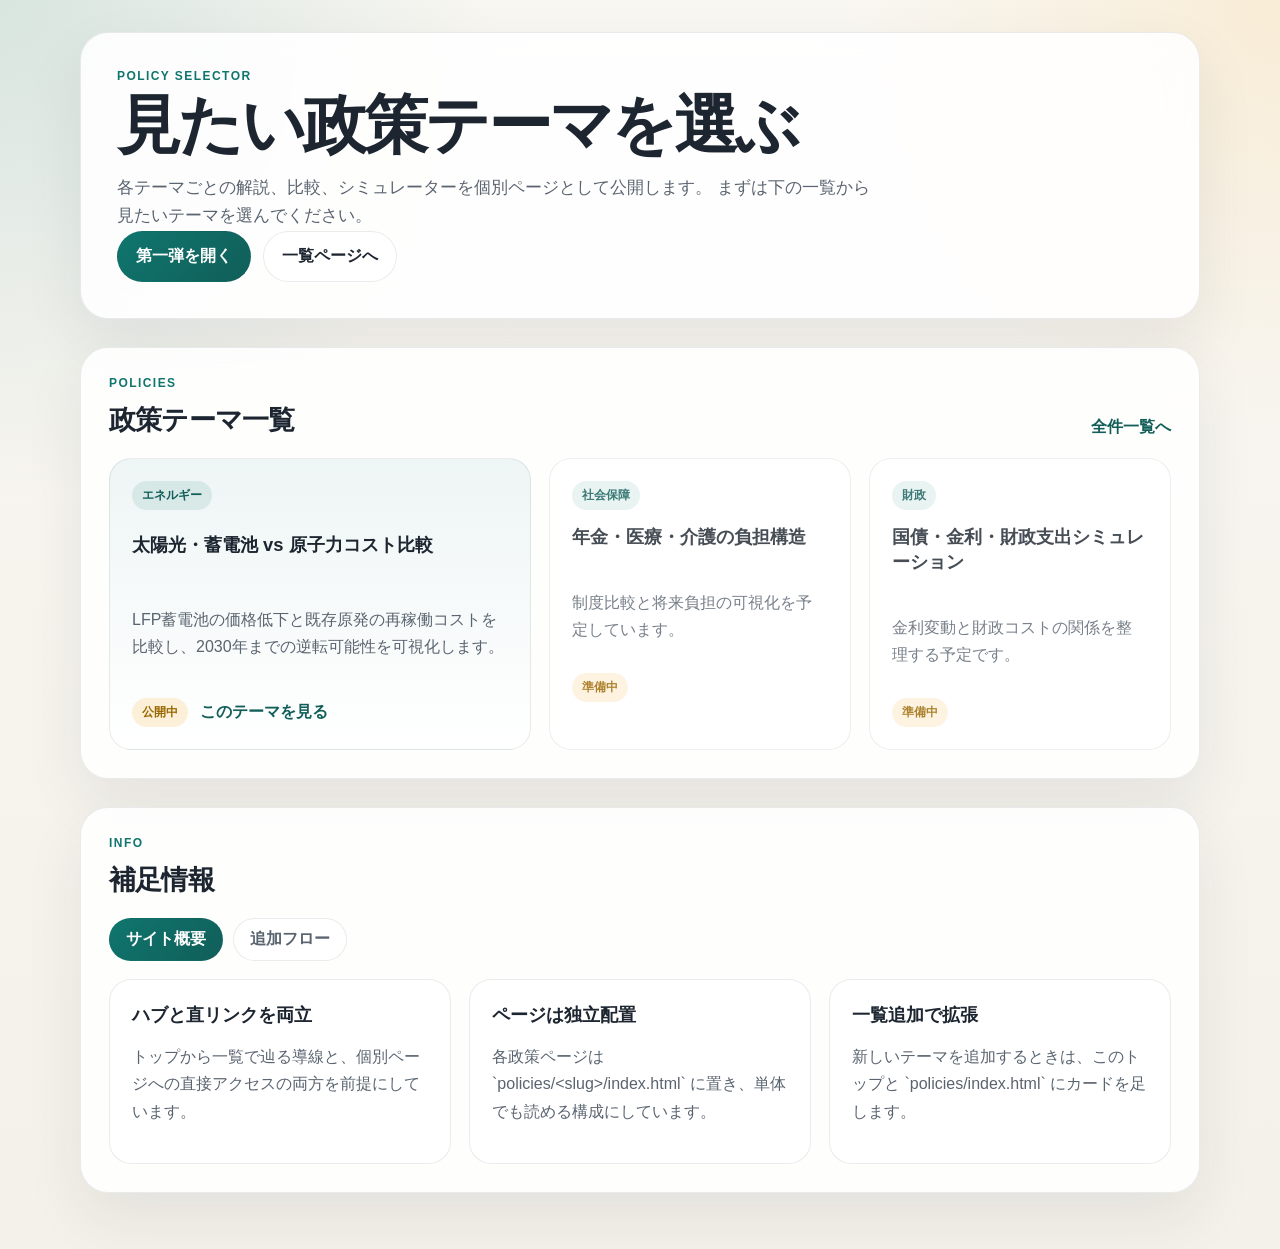
==== index.html @ 9da738f5 "Initial site setup" ====
<!DOCTYPE html>
<html lang="ja">
<head>
    <meta charset="UTF-8">
    <meta name="viewport" content="width=device-width, initial-scale=1.0">
    <title>政策解説シミュレータ</title>
    <meta name="description" content="政策テーマごとの解説、グラフ、シミュレーターを整理するハブページ。">
    <link rel="stylesheet" href="assets/css/site.css">
</head>
<body>
    <div class="site-shell">
        <header class="hero">
            <div class="hero__eyebrow">Policy Selector</div>
            <h1>見たい政策テーマを選ぶ</h1>
            <p class="hero__lead">
                各テーマごとの解説、比較、シミュレーターを個別ページとして公開します。
                まずは下の一覧から見たいテーマを選んでください。
            </p>
            <div class="hero__actions">
                <a class="button button--primary" href="./policies/solar-storage-vs-nuclear/index.html">第一弾を開く</a>
                <a class="button button--ghost" href="./policies/index.html">一覧ページへ</a>
            </div>
        </header>

        <main class="layout-grid">
            <section class="panel">
                <div class="section-heading">
                    <div>
                        <p class="section-heading__eyebrow">Policies</p>
                        <h2>政策テーマ一覧</h2>
                    </div>
                    <a class="text-link" href="./policies/index.html">全件一覧へ</a>
                </div>
                <div class="selector-grid" aria-live="polite">
                    <a class="policy-card policy-card--featured" href="./policies/solar-storage-vs-nuclear/index.html">
                        <span class="policy-card__badge">エネルギー</span>
                        <h3>太陽光・蓄電池 vs 原子力コスト比較</h3>
                        <p>LFP蓄電池の価格低下と既存原発の再稼働コストを比較し、2030年までの逆転可能性を可視化します。</p>
                        <div class="policy-card__meta">
                            <span class="policy-card__status">公開中</span>
                            <span class="text-link">このテーマを見る</span>
                        </div>
                    </a>
                    <article class="policy-card policy-card--placeholder" aria-disabled="true">
                        <span class="policy-card__badge">社会保障</span>
                        <h3>年金・医療・介護の負担構造</h3>
                        <p>制度比較と将来負担の可視化を予定しています。</p>
                        <div class="policy-card__meta">
                            <span class="policy-card__status">準備中</span>
                        </div>
                    </article>
                    <article class="policy-card policy-card--placeholder" aria-disabled="true">
                        <span class="policy-card__badge">財政</span>
                        <h3>国債・金利・財政支出シミュレーション</h3>
                        <p>金利変動と財政コストの関係を整理する予定です。</p>
                        <div class="policy-card__meta">
                            <span class="policy-card__status">準備中</span>
                        </div>
                    </article>
                </div>
            </section>

            <section class="panel">
                <div class="section-heading">
                    <div>
                        <p class="section-heading__eyebrow">Info</p>
                        <h2>補足情報</h2>
                    </div>
                </div>
                <div class="tabs" data-tabs>
                    <div class="tab-list" role="tablist" aria-label="補足情報">
                        <button class="tab-button is-active" type="button" role="tab" aria-selected="true" data-tab-target="site-overview">サイト概要</button>
                        <button class="tab-button" type="button" role="tab" aria-selected="false" data-tab-target="authoring-flow">追加フロー</button>
                    </div>
                    <div class="tab-panels">
                        <section class="tab-panel is-active" id="site-overview" role="tabpanel">
                            <div class="feature-grid">
                                <article class="feature-card">
                                    <h3>ハブと直リンクを両立</h3>
                                    <p>トップから一覧で辿る導線と、個別ページへの直接アクセスの両方を前提にしています。</p>
                                </article>
                                <article class="feature-card">
                                    <h3>ページは独立配置</h3>
                                    <p>各政策ページは `policies/&lt;slug&gt;/index.html` に置き、単体でも読める構成にしています。</p>
                                </article>
                                <article class="feature-card">
                                    <h3>一覧追加で拡張</h3>
                                    <p>新しいテーマを追加するときは、このトップと `policies/index.html` にカードを足します。</p>
                                </article>
                            </div>
                        </section>
                        <section class="tab-panel" id="authoring-flow" role="tabpanel" hidden>
                            <div class="feature-grid">
                                <article class="feature-card">
                                    <h3>テンプレートから作る</h3>
                                    <p>共通トーンで量産する場合は <a class="text-link" href="./templates/policy-page-template.html">通常テンプレート</a> を使います。</p>
                                </article>
                                <article class="feature-card">
                                    <h3>外部HTMLを取り込む</h3>
                                    <p>外部生成コードを維持したい場合は <a class="text-link" href="./templates/external-static-template.html">外部静的HTML用テンプレート</a> を使うか、導線だけ追加して配置します。</p>
                                </article>
                                <article class="feature-card">
                                    <h3>運用ガイド</h3>
                                    <p>追加時の細かい手順は <a class="text-link" href="./docs/page-authoring.md">運用ガイド</a> にまとめています。</p>
                                </article>
                            </div>
                        </section>
                    </div>
                </div>
            </section>
        </main>
    </div>

    <script>
        document.querySelectorAll('[data-tabs]').forEach((tabs) => {
            const buttons = tabs.querySelectorAll('.tab-button');
            const panels = tabs.querySelectorAll('.tab-panel');

            buttons.forEach((button) => {
                button.addEventListener('click', () => {
                    const targetId = button.dataset.tabTarget;

                    buttons.forEach((item) => {
                        item.classList.remove('is-active');
                        item.setAttribute('aria-selected', 'false');
                    });

                    panels.forEach((panel) => {
                        const isTarget = panel.id === targetId;
                        panel.classList.toggle('is-active', isTarget);
                        panel.hidden = !isTarget;
                    });

                    button.classList.add('is-active');
                    button.setAttribute('aria-selected', 'true');
                });
            });
        });
    </script>
</body>
</html>
---- assets/css/site.css ----
:root {
    --bg: #f4f1ea;
    --surface: rgba(255, 255, 255, 0.88);
    --surface-strong: #ffffff;
    --text: #1d2630;
    --muted: #5a6470;
    --line: rgba(29, 38, 48, 0.09);
    --accent: #0f766e;
    --accent-strong: #115e59;
    --highlight: #f59e0b;
    --shadow: 0 24px 60px rgba(29, 38, 48, 0.08);
}

* {
    box-sizing: border-box;
}

html {
    scroll-behavior: smooth;
}

body {
    margin: 0;
    min-height: 100vh;
    font-family: "Hiragino Sans", "Noto Sans JP", sans-serif;
    color: var(--text);
    background:
        radial-gradient(circle at top left, rgba(15, 118, 110, 0.14), transparent 28%),
        radial-gradient(circle at top right, rgba(245, 158, 11, 0.12), transparent 24%),
        linear-gradient(180deg, #f9f7f2 0%, var(--bg) 100%);
}

a {
    color: inherit;
}

.site-shell {
    width: min(1120px, calc(100% - 32px));
    margin: 0 auto;
    padding: 32px 0 56px;
}

.hero,
.page-header,
.panel {
    border: 1px solid var(--line);
    border-radius: 28px;
    background: var(--surface);
    backdrop-filter: blur(14px);
    box-shadow: var(--shadow);
}

.hero {
    padding: 36px;
    margin-bottom: 28px;
}

.hero__eyebrow,
.section-heading__eyebrow {
    margin: 0 0 12px;
    color: var(--accent);
    letter-spacing: 0.12em;
    text-transform: uppercase;
    font-size: 0.75rem;
    font-weight: 800;
}

.hero h1,
.page-header h1 {
    margin: 0;
    font-size: clamp(2.4rem, 5vw, 4.6rem);
    line-height: 0.95;
    letter-spacing: -0.05em;
}

.hero__lead,
.page-header p,
.feature-card p,
.policy-card p {
    color: var(--muted);
    line-height: 1.7;
}

.hero__lead {
    max-width: 760px;
    margin: 18px 0 0;
    font-size: 1.05rem;
}

.hero__actions,
.policy-card__meta {
    display: flex;
    flex-wrap: wrap;
    gap: 12px;
}

.button,
.text-link,
.crumb {
    display: inline-flex;
    align-items: center;
    justify-content: center;
    gap: 8px;
    text-decoration: none;
    transition: transform 0.2s ease, background-color 0.2s ease, border-color 0.2s ease;
}

.button {
    padding: 14px 18px;
    border-radius: 999px;
    border: 1px solid var(--line);
    font-weight: 700;
}

.button:hover,
.text-link:hover,
.crumb:hover,
.policy-card:hover {
    transform: translateY(-1px);
}

.button--primary {
    color: #fff;
    background: linear-gradient(135deg, var(--accent), var(--accent-strong));
    border-color: transparent;
}

.button--ghost {
    background: rgba(255, 255, 255, 0.7);
}

.layout-grid {
    display: grid;
    gap: 28px;
}

.panel {
    padding: 28px;
}

.section-heading {
    display: flex;
    justify-content: space-between;
    gap: 16px;
    align-items: end;
    margin-bottom: 20px;
}

.section-heading h2 {
    margin: 0;
    font-size: 1.7rem;
    letter-spacing: -0.03em;
}

.feature-grid,
.card-grid {
    display: grid;
    gap: 18px;
}

.selector-grid {
    display: grid;
    gap: 18px;
    grid-template-columns: minmax(0, 1.4fr) repeat(2, minmax(0, 1fr));
}

.feature-grid {
    grid-template-columns: repeat(auto-fit, minmax(220px, 1fr));
}

.card-grid {
    grid-template-columns: repeat(auto-fit, minmax(260px, 1fr));
}

.feature-card,
.policy-card {
    padding: 22px;
    border: 1px solid var(--line);
    border-radius: 22px;
    background: var(--surface-strong);
}

.feature-card h3,
.policy-card h3 {
    margin: 0 0 10px;
    font-size: 1.15rem;
}

.policy-card {
    display: flex;
    flex-direction: column;
    gap: 14px;
    text-decoration: none;
}

.policy-card--featured {
    min-height: 100%;
    justify-content: space-between;
    background:
        linear-gradient(180deg, rgba(15, 118, 110, 0.07), rgba(255, 255, 255, 0.98)),
        var(--surface-strong);
}

.policy-card--placeholder {
    opacity: 0.82;
}

.policy-card__badge,
.policy-card__status {
    display: inline-flex;
    width: fit-content;
    padding: 6px 10px;
    border-radius: 999px;
    font-size: 0.78rem;
    font-weight: 800;
}

.policy-card__badge {
    background: rgba(15, 118, 110, 0.11);
    color: var(--accent-strong);
}

.policy-card__status {
    background: rgba(245, 158, 11, 0.15);
    color: #9a6700;
}

.text-link,
.crumb {
    color: var(--accent-strong);
    font-weight: 700;
}

.page-header {
    padding: 28px;
    margin-bottom: 24px;
}

.crumb {
    margin-bottom: 14px;
}

.tabs {
    display: grid;
    gap: 18px;
}

.tab-list {
    display: flex;
    flex-wrap: wrap;
    gap: 10px;
}

.tab-button {
    border: 1px solid var(--line);
    background: rgba(255, 255, 255, 0.7);
    color: var(--muted);
    border-radius: 999px;
    padding: 10px 16px;
    font: inherit;
    font-weight: 700;
    cursor: pointer;
    transition: background-color 0.2s ease, color 0.2s ease, transform 0.2s ease;
}

.tab-button:hover {
    transform: translateY(-1px);
}

.tab-button.is-active {
    background: linear-gradient(135deg, var(--accent), var(--accent-strong));
    color: #ffffff;
    border-color: transparent;
}

.tab-panel {
    animation: fade-in 0.24s ease;
}

@keyframes fade-in {
    from {
        opacity: 0;
        transform: translateY(4px);
    }
    to {
        opacity: 1;
        transform: translateY(0);
    }
}

@media (max-width: 720px) {
    .site-shell {
        width: min(100% - 20px, 1120px);
        padding-top: 20px;
    }

    .hero,
    .panel,
    .page-header {
        padding: 22px;
        border-radius: 24px;
    }

    .section-heading {
        align-items: start;
        flex-direction: column;
    }

    .selector-grid {
        grid-template-columns: 1fr;
    }
}
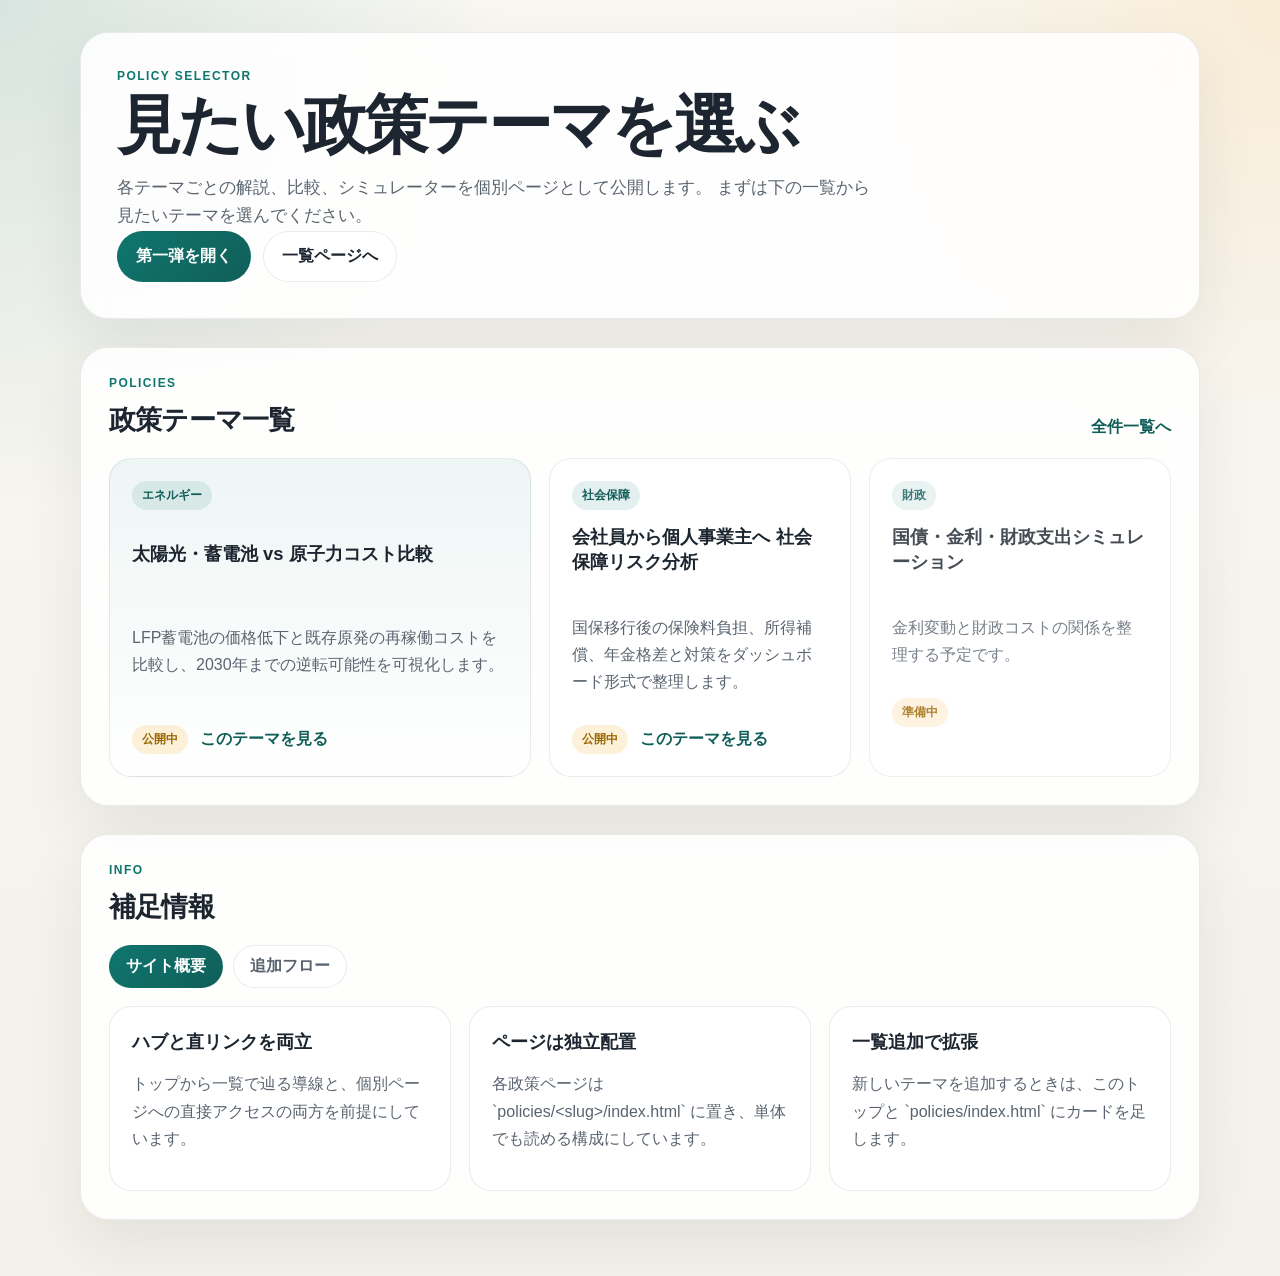
==== commit 81b15245: "Add social security transition simulator" ====
--- a/index.html
+++ b/index.html
@@ -41,14 +41,15 @@
                             <span class="text-link">このテーマを見る</span>
                         </div>
                     </a>
-                    <article class="policy-card policy-card--placeholder" aria-disabled="true">
+                    <a class="policy-card" href="./policies/employee-to-freelance-social-security/index.html">
                         <span class="policy-card__badge">社会保障</span>
-                        <h3>年金・医療・介護の負担構造</h3>
-                        <p>制度比較と将来負担の可視化を予定しています。</p>
+                        <h3>会社員から個人事業主へ 社会保障リスク分析</h3>
+                        <p>国保移行後の保険料負担、所得補償、年金格差と対策をダッシュボード形式で整理します。</p>
                         <div class="policy-card__meta">
-                            <span class="policy-card__status">準備中</span>
+                            <span class="policy-card__status">公開中</span>
+                            <span class="text-link">このテーマを見る</span>
                         </div>
-                    </article>
+                    </a>
                     <article class="policy-card policy-card--placeholder" aria-disabled="true">
                         <span class="policy-card__badge">財政</span>
                         <h3>国債・金利・財政支出シミュレーション</h3>
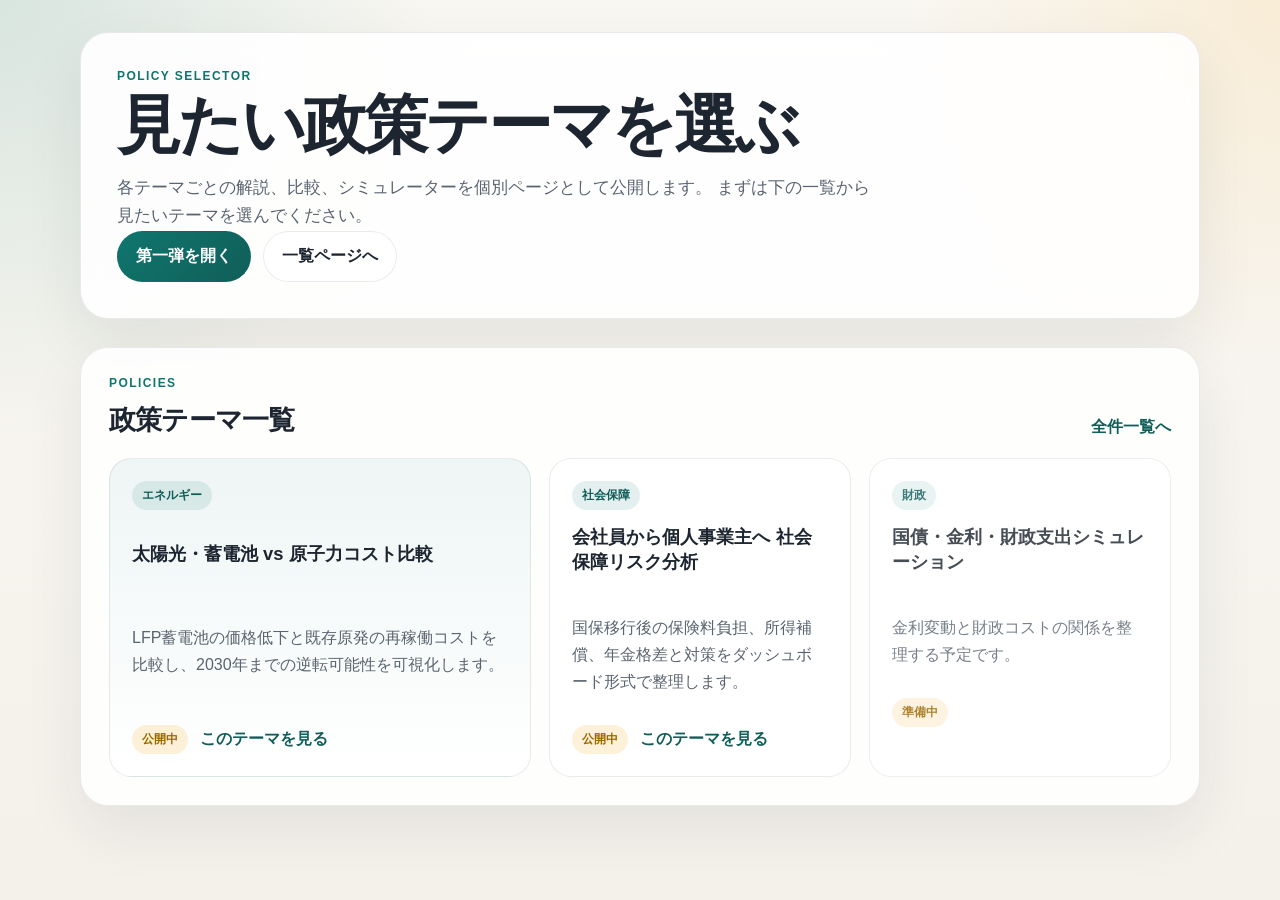
==== commit 10601906: "Remove project-only info from home page" ====
--- a/index.html
+++ b/index.html
@@ -61,82 +61,7 @@
                 </div>
             </section>
 
-            <section class="panel">
-                <div class="section-heading">
-                    <div>
-                        <p class="section-heading__eyebrow">Info</p>
-                        <h2>補足情報</h2>
-                    </div>
-                </div>
-                <div class="tabs" data-tabs>
-                    <div class="tab-list" role="tablist" aria-label="補足情報">
-                        <button class="tab-button is-active" type="button" role="tab" aria-selected="true" data-tab-target="site-overview">サイト概要</button>
-                        <button class="tab-button" type="button" role="tab" aria-selected="false" data-tab-target="authoring-flow">追加フロー</button>
-                    </div>
-                    <div class="tab-panels">
-                        <section class="tab-panel is-active" id="site-overview" role="tabpanel">
-                            <div class="feature-grid">
-                                <article class="feature-card">
-                                    <h3>ハブと直リンクを両立</h3>
-                                    <p>トップから一覧で辿る導線と、個別ページへの直接アクセスの両方を前提にしています。</p>
-                                </article>
-                                <article class="feature-card">
-                                    <h3>ページは独立配置</h3>
-                                    <p>各政策ページは `policies/&lt;slug&gt;/index.html` に置き、単体でも読める構成にしています。</p>
-                                </article>
-                                <article class="feature-card">
-                                    <h3>一覧追加で拡張</h3>
-                                    <p>新しいテーマを追加するときは、このトップと `policies/index.html` にカードを足します。</p>
-                                </article>
-                            </div>
-                        </section>
-                        <section class="tab-panel" id="authoring-flow" role="tabpanel" hidden>
-                            <div class="feature-grid">
-                                <article class="feature-card">
-                                    <h3>テンプレートから作る</h3>
-                                    <p>共通トーンで量産する場合は <a class="text-link" href="./templates/policy-page-template.html">通常テンプレート</a> を使います。</p>
-                                </article>
-                                <article class="feature-card">
-                                    <h3>外部HTMLを取り込む</h3>
-                                    <p>外部生成コードを維持したい場合は <a class="text-link" href="./templates/external-static-template.html">外部静的HTML用テンプレート</a> を使うか、導線だけ追加して配置します。</p>
-                                </article>
-                                <article class="feature-card">
-                                    <h3>運用ガイド</h3>
-                                    <p>追加時の細かい手順は <a class="text-link" href="./docs/page-authoring.md">運用ガイド</a> にまとめています。</p>
-                                </article>
-                            </div>
-                        </section>
-                    </div>
-                </div>
-            </section>
         </main>
     </div>
-
-    <script>
-        document.querySelectorAll('[data-tabs]').forEach((tabs) => {
-            const buttons = tabs.querySelectorAll('.tab-button');
-            const panels = tabs.querySelectorAll('.tab-panel');
-
-            buttons.forEach((button) => {
-                button.addEventListener('click', () => {
-                    const targetId = button.dataset.tabTarget;
-
-                    buttons.forEach((item) => {
-                        item.classList.remove('is-active');
-                        item.setAttribute('aria-selected', 'false');
-                    });
-
-                    panels.forEach((panel) => {
-                        const isTarget = panel.id === targetId;
-                        panel.classList.toggle('is-active', isTarget);
-                        panel.hidden = !isTarget;
-                    });
-
-                    button.classList.add('is-active');
-                    button.setAttribute('aria-selected', 'true');
-                });
-            });
-        });
-    </script>
 </body>
 </html>
--- a/assets/css/site.css
+++ b/assets/css/site.css
@@ -240,54 +240,6 @@
     margin-bottom: 14px;
 }
 
-.tabs {
-    display: grid;
-    gap: 18px;
-}
-
-.tab-list {
-    display: flex;
-    flex-wrap: wrap;
-    gap: 10px;
-}
-
-.tab-button {
-    border: 1px solid var(--line);
-    background: rgba(255, 255, 255, 0.7);
-    color: var(--muted);
-    border-radius: 999px;
-    padding: 10px 16px;
-    font: inherit;
-    font-weight: 700;
-    cursor: pointer;
-    transition: background-color 0.2s ease, color 0.2s ease, transform 0.2s ease;
-}
-
-.tab-button:hover {
-    transform: translateY(-1px);
-}
-
-.tab-button.is-active {
-    background: linear-gradient(135deg, var(--accent), var(--accent-strong));
-    color: #ffffff;
-    border-color: transparent;
-}
-
-.tab-panel {
-    animation: fade-in 0.24s ease;
-}
-
-@keyframes fade-in {
-    from {
-        opacity: 0;
-        transform: translateY(4px);
-    }
-    to {
-        opacity: 1;
-        transform: translateY(0);
-    }
-}
-
 @media (max-width: 720px) {
     .site-shell {
         width: min(100% - 20px, 1120px);
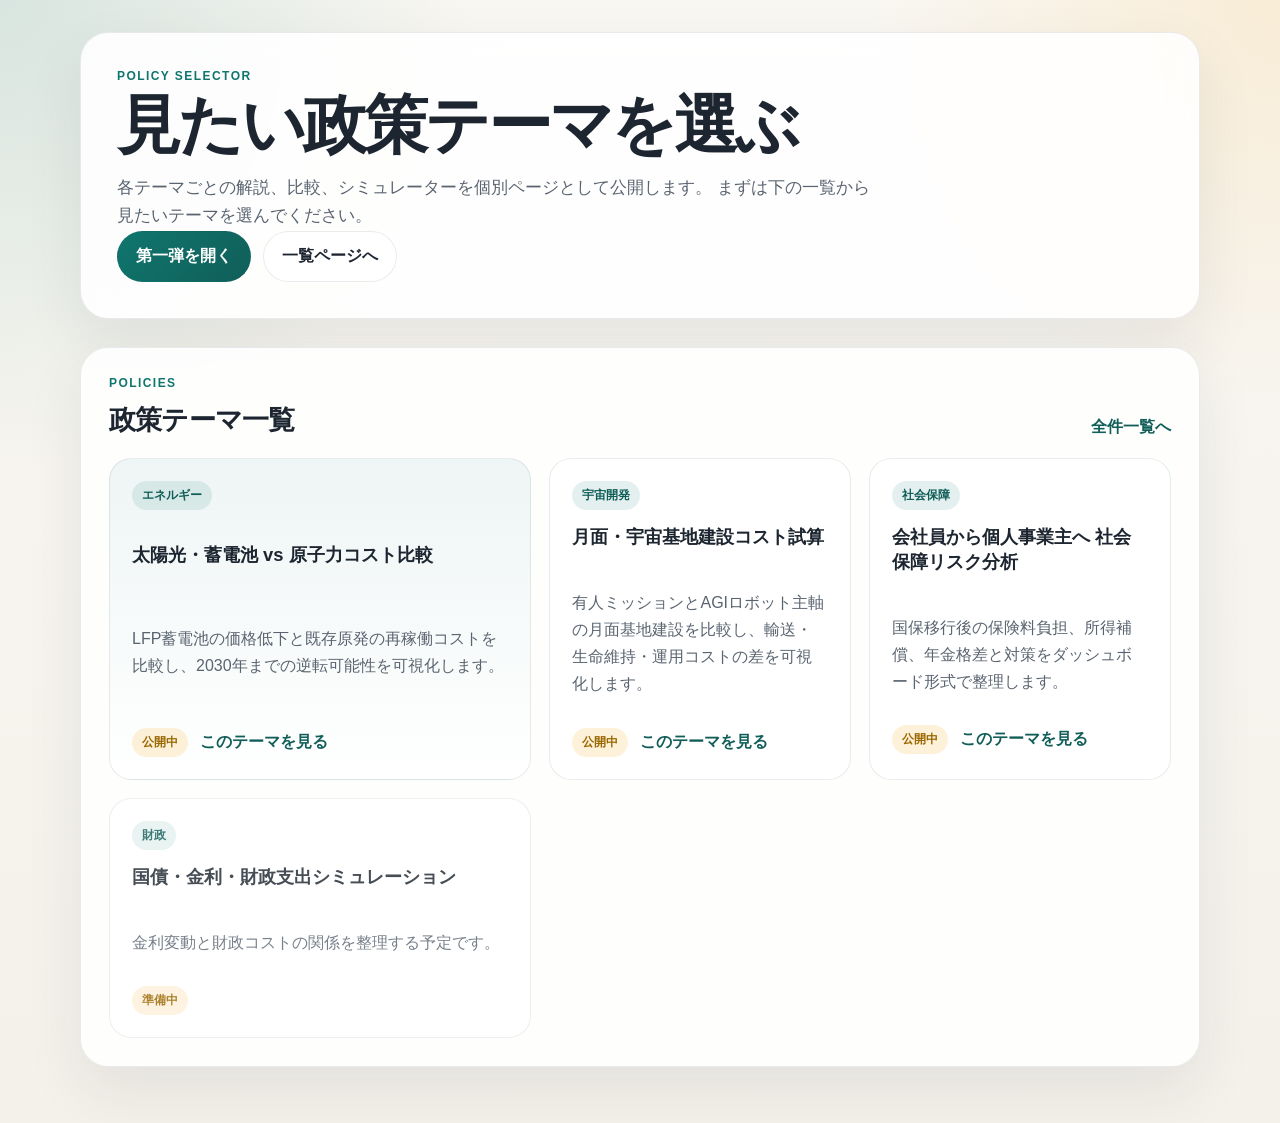
==== commit 42f44809: "Add lunar base cost comparison page" ====
--- a/index.html
+++ b/index.html
@@ -41,6 +41,15 @@
                             <span class="text-link">このテーマを見る</span>
                         </div>
                     </a>
+                    <a class="policy-card" href="./policies/lunar-base-human-vs-agi-robots/index.html">
+                        <span class="policy-card__badge">宇宙開発</span>
+                        <h3>月面・宇宙基地建設コスト試算</h3>
+                        <p>有人ミッションとAGIロボット主軸の月面基地建設を比較し、輸送・生命維持・運用コストの差を可視化します。</p>
+                        <div class="policy-card__meta">
+                            <span class="policy-card__status">公開中</span>
+                            <span class="text-link">このテーマを見る</span>
+                        </div>
+                    </a>
                     <a class="policy-card" href="./policies/employee-to-freelance-social-security/index.html">
                         <span class="policy-card__badge">社会保障</span>
                         <h3>会社員から個人事業主へ 社会保障リスク分析</h3>
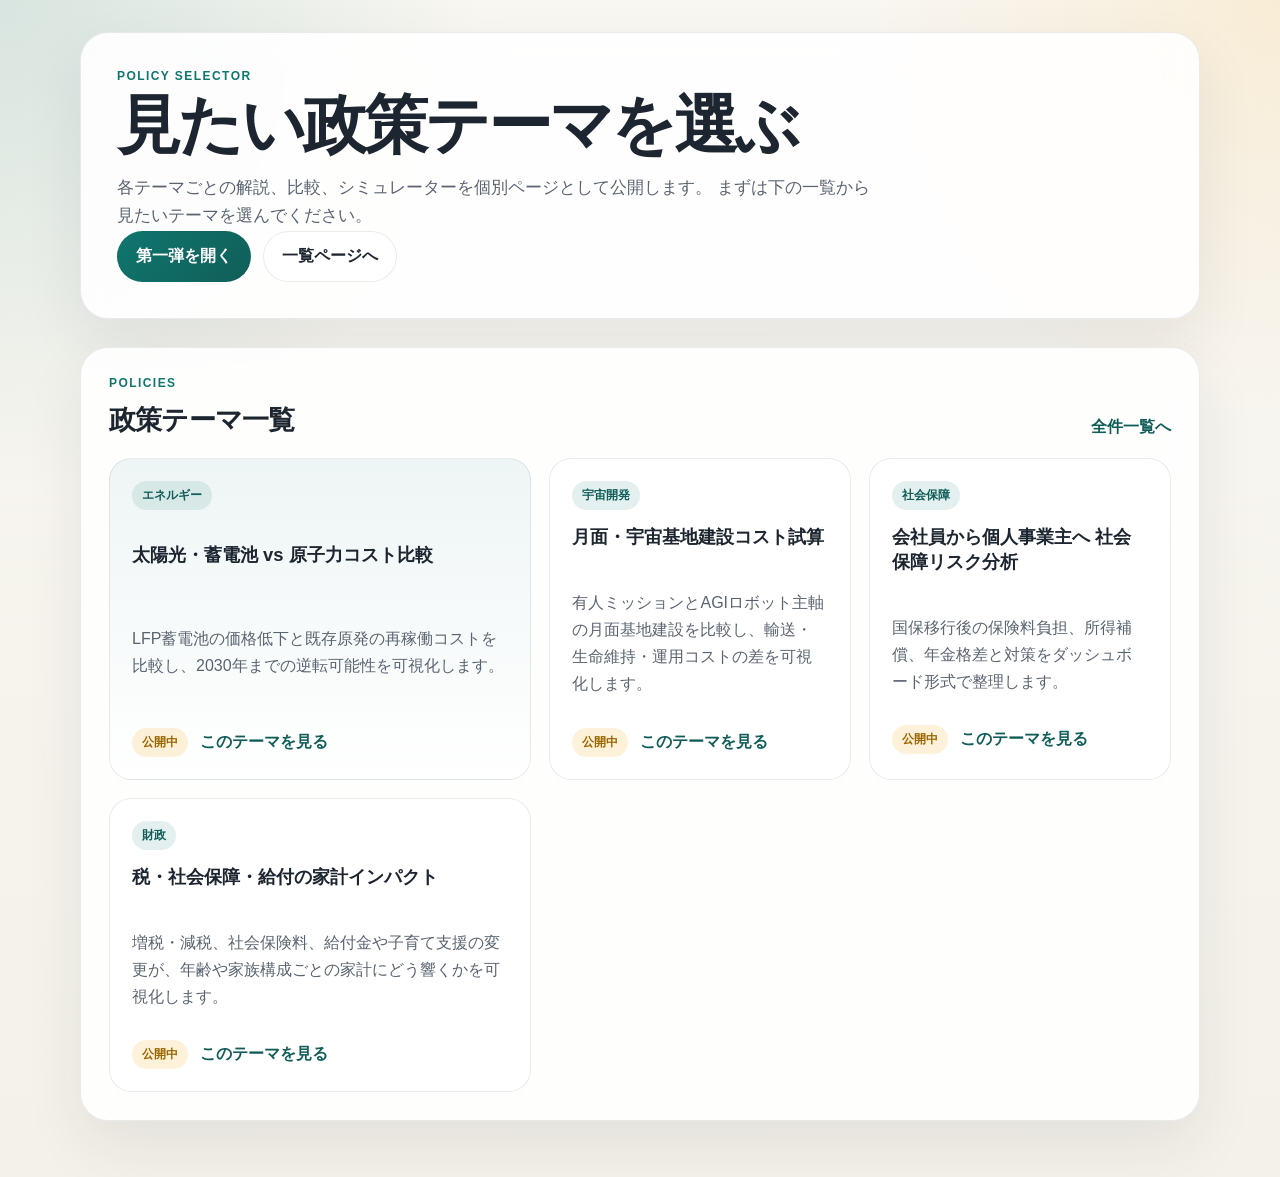
==== commit 0dd15111: "Add fiscal household impact simulator" ====
--- a/index.html
+++ b/index.html
@@ -59,14 +59,15 @@
                             <span class="text-link">このテーマを見る</span>
                         </div>
                     </a>
-                    <article class="policy-card policy-card--placeholder" aria-disabled="true">
+                    <a class="policy-card" href="./policies/jgb-interest-fiscal-household-simulator/index.html">
                         <span class="policy-card__badge">財政</span>
-                        <h3>国債・金利・財政支出シミュレーション</h3>
-                        <p>金利変動と財政コストの関係を整理する予定です。</p>
+                        <h3>税・社会保障・給付の家計インパクト</h3>
+                        <p>増税・減税、社会保険料、給付金や子育て支援の変更が、年齢や家族構成ごとの家計にどう響くかを可視化します。</p>
                         <div class="policy-card__meta">
-                            <span class="policy-card__status">準備中</span>
+                            <span class="policy-card__status">公開中</span>
+                            <span class="text-link">このテーマを見る</span>
                         </div>
-                    </article>
+                    </a>
                 </div>
             </section>
 
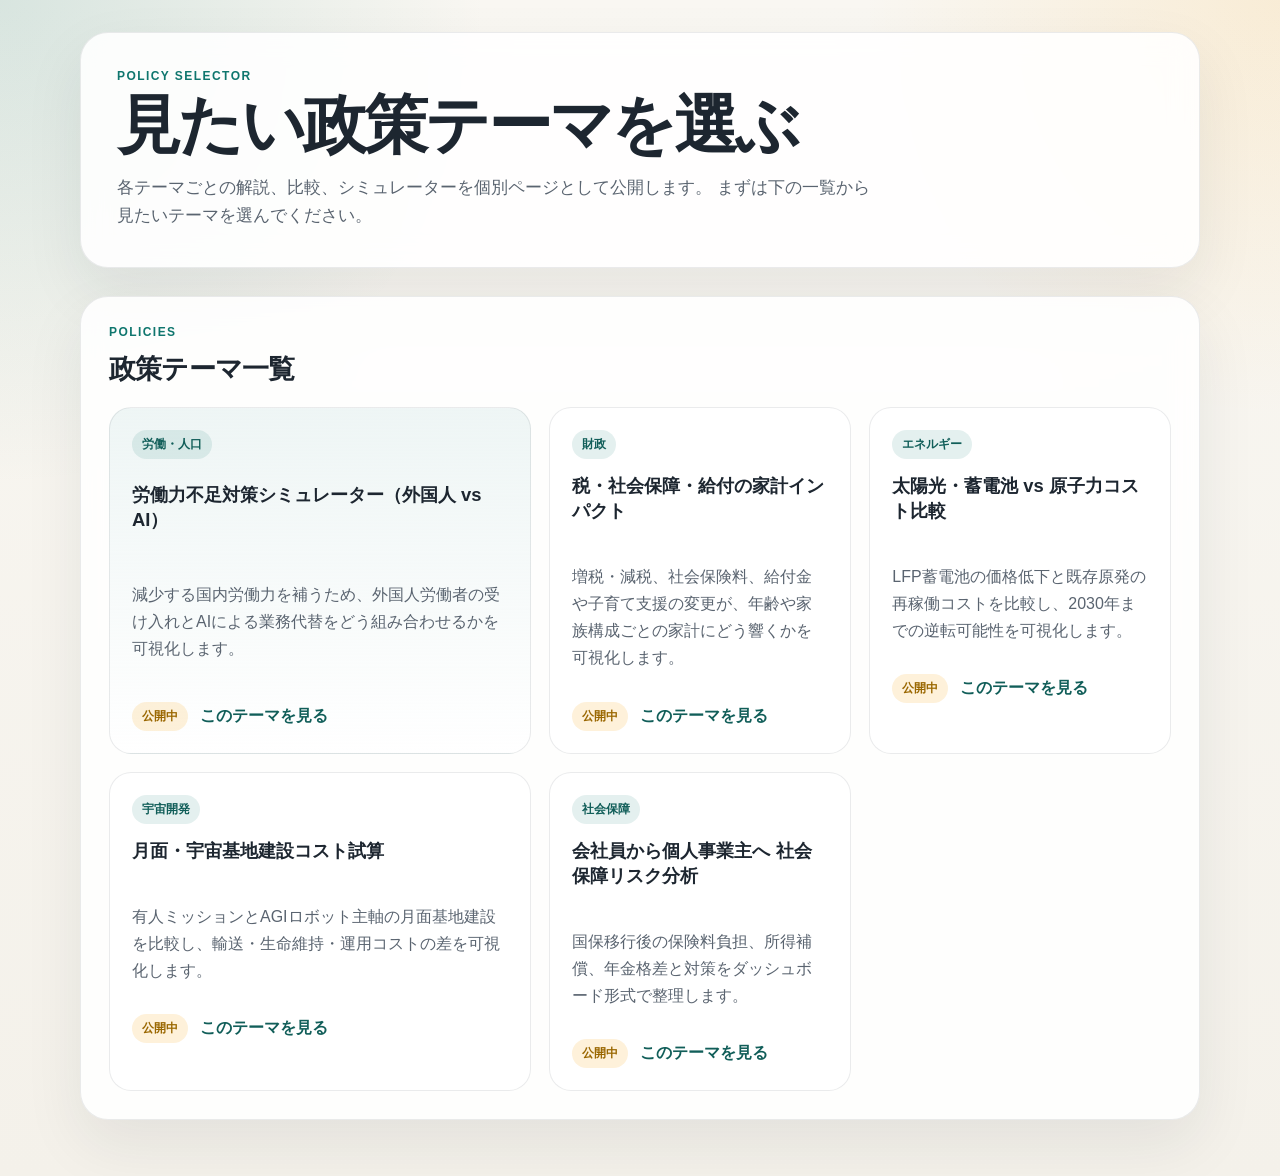
==== commit 6e333f5c: "feat: initialize labor force simulator application and add project documentation" ====
--- a/index.html
+++ b/index.html
@@ -16,10 +16,6 @@
                 各テーマごとの解説、比較、シミュレーターを個別ページとして公開します。
                 まずは下の一覧から見たいテーマを選んでください。
             </p>
-            <div class="hero__actions">
-                <a class="button button--primary" href="./policies/solar-storage-vs-nuclear/index.html">第一弾を開く</a>
-                <a class="button button--ghost" href="./policies/index.html">一覧ページへ</a>
-            </div>
         </header>
 
         <main class="layout-grid">
@@ -29,10 +25,27 @@
                         <p class="section-heading__eyebrow">Policies</p>
                         <h2>政策テーマ一覧</h2>
                     </div>
-                    <a class="text-link" href="./policies/index.html">全件一覧へ</a>
                 </div>
                 <div class="selector-grid" aria-live="polite">
-                    <a class="policy-card policy-card--featured" href="./policies/solar-storage-vs-nuclear/index.html">
+                    <a class="policy-card policy-card--featured" href="./policies/labor-force-simulator/index.html">
+                        <span class="policy-card__badge">労働・人口</span>
+                        <h3>労働力不足対策シミュレーター（外国人 vs AI）</h3>
+                        <p>減少する国内労働力を補うため、外国人労働者の受け入れとAIによる業務代替をどう組み合わせるかを可視化します。</p>
+                        <div class="policy-card__meta">
+                            <span class="policy-card__status">公開中</span>
+                            <span class="text-link">このテーマを見る</span>
+                        </div>
+                    </a>
+                    <a class="policy-card" href="./policies/jgb-interest-fiscal-household-simulator/index.html">
+                        <span class="policy-card__badge">財政</span>
+                        <h3>税・社会保障・給付の家計インパクト</h3>
+                        <p>増税・減税、社会保険料、給付金や子育て支援の変更が、年齢や家族構成ごとの家計にどう響くかを可視化します。</p>
+                        <div class="policy-card__meta">
+                            <span class="policy-card__status">公開中</span>
+                            <span class="text-link">このテーマを見る</span>
+                        </div>
+                    </a>
+                    <a class="policy-card" href="./policies/solar-storage-vs-nuclear/index.html">
                         <span class="policy-card__badge">エネルギー</span>
                         <h3>太陽光・蓄電池 vs 原子力コスト比較</h3>
                         <p>LFP蓄電池の価格低下と既存原発の再稼働コストを比較し、2030年までの逆転可能性を可視化します。</p>
@@ -59,15 +72,6 @@
                             <span class="text-link">このテーマを見る</span>
                         </div>
                     </a>
-                    <a class="policy-card" href="./policies/jgb-interest-fiscal-household-simulator/index.html">
-                        <span class="policy-card__badge">財政</span>
-                        <h3>税・社会保障・給付の家計インパクト</h3>
-                        <p>増税・減税、社会保険料、給付金や子育て支援の変更が、年齢や家族構成ごとの家計にどう響くかを可視化します。</p>
-                        <div class="policy-card__meta">
-                            <span class="policy-card__status">公開中</span>
-                            <span class="text-link">このテーマを見る</span>
-                        </div>
-                    </a>
                 </div>
             </section>
 
